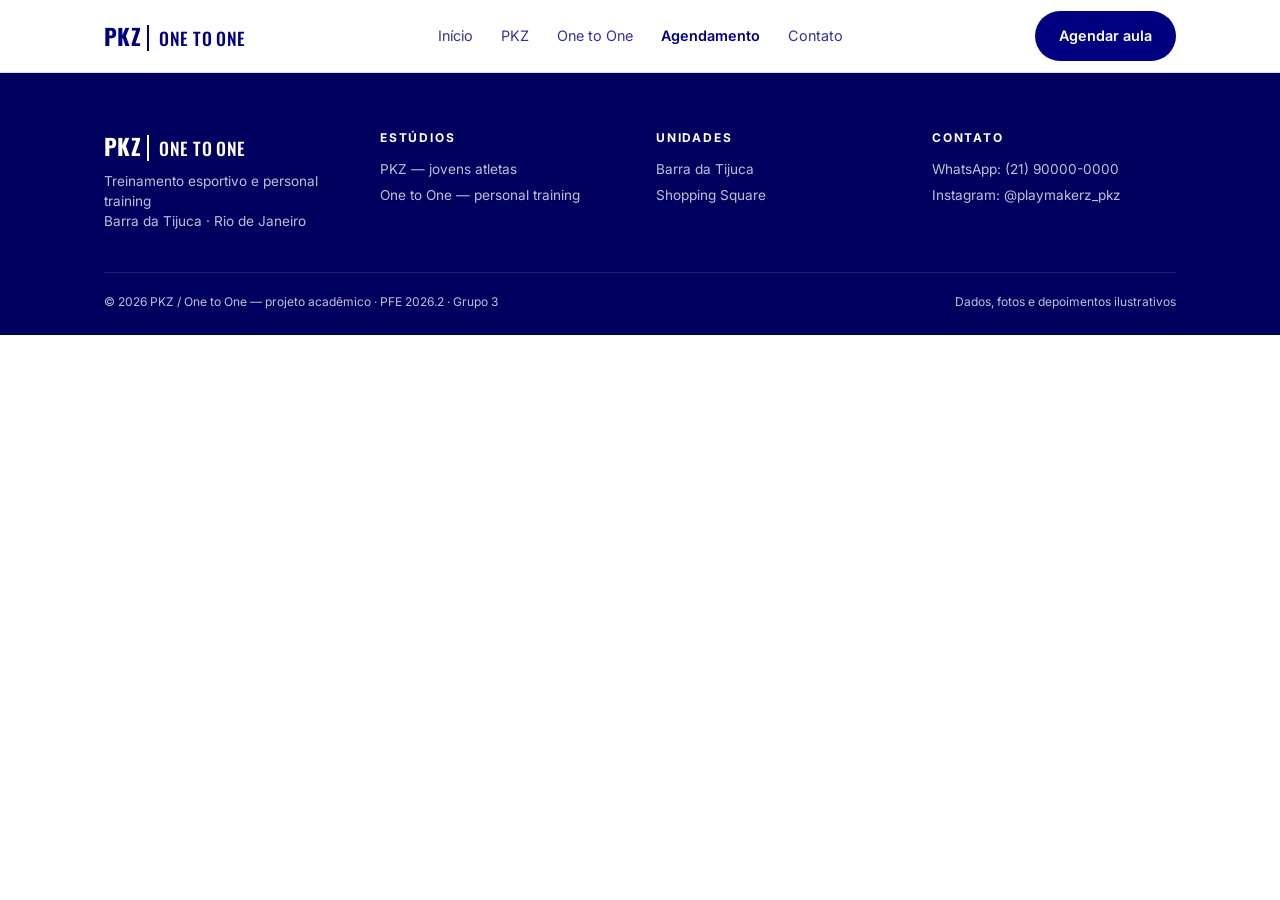
==== agendamento.html @ 3e6e9c27 "estrutura inicial do site" ====
<!DOCTYPE html>
<html lang="pt-BR">
<head>
  <meta charset="UTF-8">
  <meta name="viewport" content="width=device-width, initial-scale=1.0">
  <title>Agendamento — PKZ / One to One</title>
  <meta name="description" content="Agende sua aula experimental na PKZ ou no One to One.">
  <link rel="stylesheet" href="css/base.css">
  <link rel="stylesheet" href="css/agendamento.css">
</head>
<body>

  <!-- Header — Leonardo (igual em todas as páginas) -->
  <header class="header header-claro">
    <div class="container header-conteudo">
      <a href="index.html" class="logo">PKZ<span>ONE TO ONE</span></a>
      <nav class="menu">
        <a href="index.html">Início</a>
        <a href="pkz.html">PKZ</a>
        <a href="onetoone.html">One to One</a>
        <a href="agendamento.html" class="ativo">Agendamento</a>
        <a href="#contato">Contato</a>
      </nav>
      <a href="agendamento.html" class="botao botao-escuro">Agendar aula</a>
    </div>
  </header>
  <!-- fim Header -->

  <main>

    <!-- Calendário — David -->
    <section id="calendario">
    </section>
    <!-- fim Calendário -->

    <!-- Lateral (como funciona, legenda e WhatsApp) — David -->
    <section id="lateral">
    </section>
    <!-- fim Lateral (como funciona, legenda e WhatsApp) -->

    <!-- Modal do dia — David -->
    <section id="modal">
    </section>
    <!-- fim Modal do dia -->

  </main>

  <!-- Footer — Leonardo (igual em todas as páginas) -->
  <footer class="footer" id="contato">
    <div class="container">
      <div class="footer-colunas">
        <div>
          <a href="index.html" class="logo">PKZ<span>ONE TO ONE</span></a>
          <p>Treinamento esportivo e personal training</p>
          <p>Barra da Tijuca · Rio de Janeiro</p>
        </div>
        <div>
          <h3>Estúdios</h3>
          <ul>
            <li><a href="pkz.html">PKZ — jovens atletas</a></li>
            <li><a href="onetoone.html">One to One — personal training</a></li>
          </ul>
        </div>
        <div>
          <h3>Unidades</h3>
          <ul>
            <li>Barra da Tijuca</li>
            <li>Shopping Square</li>
          </ul>
        </div>
        <div>
          <h3>Contato</h3>
          <ul>
            <li>WhatsApp: (21) 90000-0000</li>
            <li>Instagram: @playmakerz_pkz</li>
          </ul>
        </div>
      </div>
      <div class="footer-final">
        <p>© 2026 PKZ / One to One — projeto acadêmico · PFE 2026.2 · Grupo 3</p>
        <p>Dados, fotos e depoimentos ilustrativos</p>
      </div>
    </div>
  </footer>
  <!-- fim Footer -->

  <script src="js/agendamento.js"></script>
</body>
</html>
---- css/base.css ----
/* =========================================
   BASE — compartilhado por todas as páginas
   Só o Leonardo edita este arquivo.
   Precisa de alguma mudança aqui? Fala com ele.
   ========================================= */

@import url("https://fonts.googleapis.com/css2?family=Inter:wght@400;500;600;700&family=Oswald:wght@500;600;700&display=swap");

/* ---------- Cores e medidas ---------- */
:root {
  /* azul do logo da PKZ */
  --azul-marinho: #000080;
  --azul-escuro: #00005e;

  /* PKZ: azul mais vivo */
  --azul-pkz: #2d36d8;
  --gradiente-pkz: linear-gradient(135deg, #3039e0 0%, #000080 100%);

  /* One to One: azul mais sóbrio */
  --azul-onetoone: #0b0b6e;
  --gradiente-onetoone: linear-gradient(135deg, #1c1c8a 0%, #00005e 100%);

  --branco: #ffffff;
  --fundo-claro: #f3f4fa;
  --lilas: #e9eafc;
  --texto: #0d0d4d;
  --texto-suave: #5b5f82;
  --borda: #dfe1f0;

  /* disponibilidade do agendamento */
  --verde: #1f9d6b;
  --laranja: #d98a00;
  --vermelho: #d83a3a;
  --cinza: #5f6480;

  --fonte-titulo: "Oswald", sans-serif;
  --fonte-texto: "Inter", sans-serif;

  --raio: 16px;
  --largura-max: 1120px;
}

/* ---------- Reset ---------- */
*,
*::before,
*::after {
  margin: 0;
  padding: 0;
  box-sizing: border-box;
}

html {
  scroll-behavior: smooth;
}

body {
  font-family: var(--fonte-texto);
  color: var(--texto);
  background: var(--branco);
  line-height: 1.5;
}

img {
  max-width: 100%;
  display: block;
}

a {
  color: inherit;
  text-decoration: none;
}

ul {
  list-style: none;
}

button,
input,
select {
  font: inherit;
}

/* ---------- Classes de uso geral ---------- */
.container {
  width: 100%;
  max-width: var(--largura-max);
  margin: 0 auto;
  padding: 0 24px;
}

.secao {
  padding: 88px 0;
}

.secao-clara {
  background: var(--fundo-claro);
}

.secao-escura {
  background: var(--azul-escuro);
  color: var(--branco);
}

h1,
h2,
.titulo {
  font-family: var(--fonte-titulo);
  font-weight: 700;
  text-transform: uppercase;
  line-height: 1.05;
}

h1 {
  font-size: clamp(2.6rem, 6vw, 4.2rem);
}

h2 {
  font-size: clamp(2rem, 4vw, 2.6rem);
  color: var(--azul-escuro);
}

.secao-escura h2 {
  color: var(--branco);
}

/* subtítulo grande logo abaixo do título */
.subtitulo {
  font-size: 1.2rem;
  color: var(--texto-suave);
  margin-top: 12px;
  max-width: 560px;
}

.secao-escura .subtitulo {
  color: rgba(255, 255, 255, 0.8);
}

/* etiqueta pequena em cima do título (ex.: SOBRE NÓS) */
.etiqueta {
  display: inline-block;
  font-size: 0.7rem;
  font-weight: 600;
  letter-spacing: 0.15em;
  text-transform: uppercase;
  color: var(--azul-pkz);
  margin-bottom: 10px;
}

.secao-escura .etiqueta {
  color: rgba(255, 255, 255, 0.7);
}

/* área reservada para foto ou vídeo do cliente */
.foto {
  display: flex;
  align-items: center;
  justify-content: center;
  min-height: 240px;
  border-radius: var(--raio);
  background: var(--gradiente-pkz);
  color: rgba(255, 255, 255, 0.85);
  font-size: 0.7rem;
  font-weight: 600;
  letter-spacing: 0.1em;
  text-transform: uppercase;
  text-align: center;
  padding: 16px;
}

/* ---------- Botões ---------- */
.botao {
  display: inline-block;
  padding: 12px 22px;
  border: 2px solid transparent;
  border-radius: 999px;
  font-size: 0.9rem;
  font-weight: 600;
  cursor: pointer;
  transition: transform 0.2s, opacity 0.2s;
}

.botao:hover {
  transform: translateY(-2px);
  opacity: 0.9;
}

/* sobre fundo escuro: botão branco com texto azul */
.botao-claro {
  background: var(--branco);
  color: var(--azul-marinho);
}

/* sobre fundo claro: botão azul com texto branco */
.botao-escuro {
  background: var(--azul-marinho);
  color: var(--branco);
}

/* ---------- Header ---------- */
.header {
  position: sticky;
  top: 0;
  z-index: 100;
  background: var(--azul-escuro);
  color: var(--branco);
}

/* versão branca, usada nas páginas de agendamento */
.header-claro {
  background: var(--branco);
  color: var(--azul-marinho);
  border-bottom: 1px solid var(--borda);
}

.header-conteudo {
  display: flex;
  align-items: center;
  justify-content: space-between;
  gap: 24px;
  height: 72px;
}

.logo {
  font-family: var(--fonte-titulo);
  font-size: 1.4rem;
  font-weight: 700;
  letter-spacing: 0.02em;
  white-space: nowrap;
}

.logo span {
  font-weight: 500;
  font-size: 1.1rem;
  margin-left: 6px;
  padding-left: 10px;
  border-left: 2px solid currentColor;
}

.menu {
  display: flex;
  gap: 28px;
  font-size: 0.9rem;
}

.menu a {
  opacity: 0.8;
}

.menu a:hover,
.menu a.ativo {
  opacity: 1;
  font-weight: 600;
}

/* ---------- Footer ---------- */
.footer {
  background: var(--azul-escuro);
  color: rgba(255, 255, 255, 0.75);
  padding: 56px 0 24px;
  font-size: 0.85rem;
}

.footer-colunas {
  display: grid;
  grid-template-columns: repeat(4, 1fr);
  gap: 32px;
}

.footer .logo {
  color: var(--branco);
  display: inline-block;
  margin-bottom: 8px;
}

.footer h3 {
  color: var(--branco);
  font-size: 0.75rem;
  letter-spacing: 0.15em;
  text-transform: uppercase;
  margin-bottom: 12px;
}

.footer li {
  margin-bottom: 6px;
}

.footer a:hover {
  color: var(--branco);
}

.footer-final {
  display: flex;
  justify-content: space-between;
  gap: 16px;
  margin-top: 40px;
  padding-top: 20px;
  border-top: 1px solid rgba(255, 255, 255, 0.12);
  font-size: 0.75rem;
}

/* ---------- Celular ---------- */
@media (max-width: 800px) {
  .menu {
    display: none;
  }

  .header .botao {
    padding: 10px 16px;
  }

  .secao {
    padding: 64px 0;
  }

  .footer-colunas {
    grid-template-columns: 1fr 1fr;
  }

  .footer-final {
    flex-direction: column;
  }
}
---- css/agendamento.css ----
/* Agendamento — David */
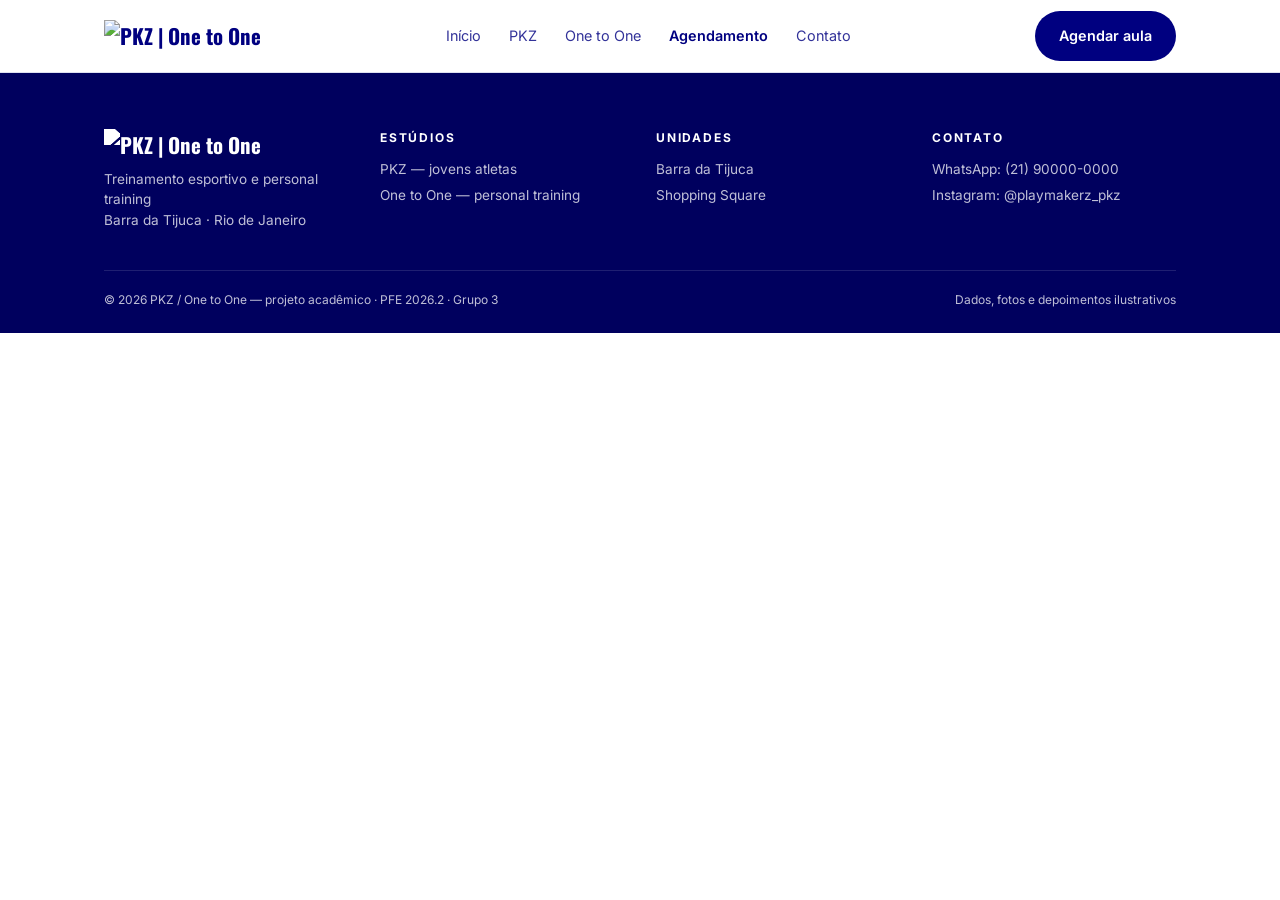
==== commit ae28c20e: "prepara header e footer para o logo" ====
--- a/agendamento.html
+++ b/agendamento.html
@@ -13,7 +13,7 @@
   <!-- Header — Leonardo (igual em todas as páginas) -->
   <header class="header header-claro">
     <div class="container header-conteudo">
-      <a href="index.html" class="logo">PKZ<span>ONE TO ONE</span></a>
+      <a href="index.html" class="logo"><img src="img/logo-pkz.png" alt="PKZ | One to One"></a>
       <nav class="menu">
         <a href="index.html">Início</a>
         <a href="pkz.html">PKZ</a>
@@ -50,7 +50,7 @@
     <div class="container">
       <div class="footer-colunas">
         <div>
-          <a href="index.html" class="logo">PKZ<span>ONE TO ONE</span></a>
+          <a href="index.html" class="logo"><img src="img/logo-pkz.png" alt="PKZ | One to One"></a>
           <p>Treinamento esportivo e personal training</p>
           <p>Barra da Tijuca · Rio de Janeiro</p>
         </div>
--- a/css/base.css
+++ b/css/base.css
@@ -220,20 +220,30 @@
   height: 72px;
 }
 
+/* logo oficial em img/logo-pkz.png
+   se a imagem não carregar, aparece o texto do alt */
 .logo {
+  display: inline-block;
   font-family: var(--fonte-titulo);
-  font-size: 1.4rem;
+  font-size: 1.3rem;
   font-weight: 700;
-  letter-spacing: 0.02em;
   white-space: nowrap;
 }
 
-.logo span {
-  font-weight: 500;
-  font-size: 1.1rem;
-  margin-left: 6px;
-  padding-left: 10px;
-  border-left: 2px solid currentColor;
+.logo img {
+  height: 32px;
+  width: auto;
+}
+
+/* em fundo escuro o logo fica branco */
+.header .logo img,
+.footer .logo img {
+  filter: brightness(0) invert(1);
+}
+
+/* no header claro ele volta para o azul original */
+.header-claro .logo img {
+  filter: none;
 }
 
 .menu {
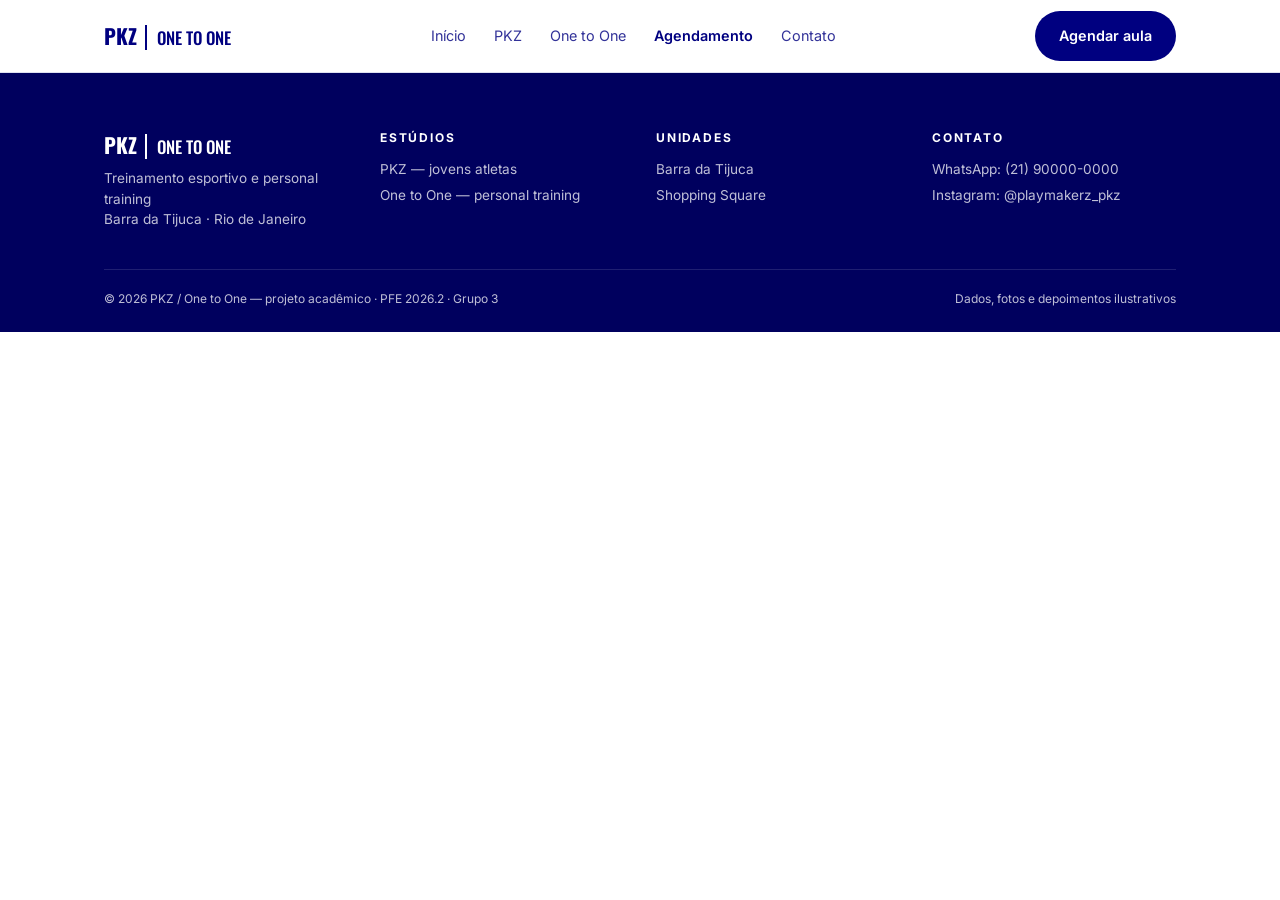
==== commit 7ec3b4d5: "volta logo em texto ate chegar o oficial" ====
--- a/agendamento.html
+++ b/agendamento.html
@@ -13,7 +13,8 @@
   <!-- Header — Leonardo (igual em todas as páginas) -->
   <header class="header header-claro">
     <div class="container header-conteudo">
-      <a href="index.html" class="logo"><img src="img/logo-pkz.png" alt="PKZ | One to One"></a>
+      <!-- quando o logo oficial chegar: <img src="img/logo-pkz.png" alt="PKZ | One to One"> -->
+      <a href="index.html" class="logo">PKZ<span>ONE TO ONE</span></a>
       <nav class="menu">
         <a href="index.html">Início</a>
         <a href="pkz.html">PKZ</a>
@@ -50,7 +51,8 @@
     <div class="container">
       <div class="footer-colunas">
         <div>
-          <a href="index.html" class="logo"><img src="img/logo-pkz.png" alt="PKZ | One to One"></a>
+          <!-- quando o logo oficial chegar: <img src="img/logo-pkz.png" alt="PKZ | One to One"> -->
+          <a href="index.html" class="logo">PKZ<span>ONE TO ONE</span></a>
           <p>Treinamento esportivo e personal training</p>
           <p>Barra da Tijuca · Rio de Janeiro</p>
         </div>
--- a/css/base.css
+++ b/css/base.css
@@ -220,14 +220,22 @@
   height: 72px;
 }
 
-/* logo oficial em img/logo-pkz.png
-   se a imagem não carregar, aparece o texto do alt */
+/* por enquanto o logo é em texto ("PKZ | ONE TO ONE")
+   quando o oficial chegar, entra img/logo-pkz.png e as regras do img já estão prontas */
 .logo {
   display: inline-block;
   font-family: var(--fonte-titulo);
   font-size: 1.3rem;
   font-weight: 700;
   white-space: nowrap;
+}
+
+.logo span {
+  font-weight: 500;
+  font-size: 1.05rem;
+  margin-left: 8px;
+  padding-left: 10px;
+  border-left: 2px solid currentColor;
 }
 
 .logo img {
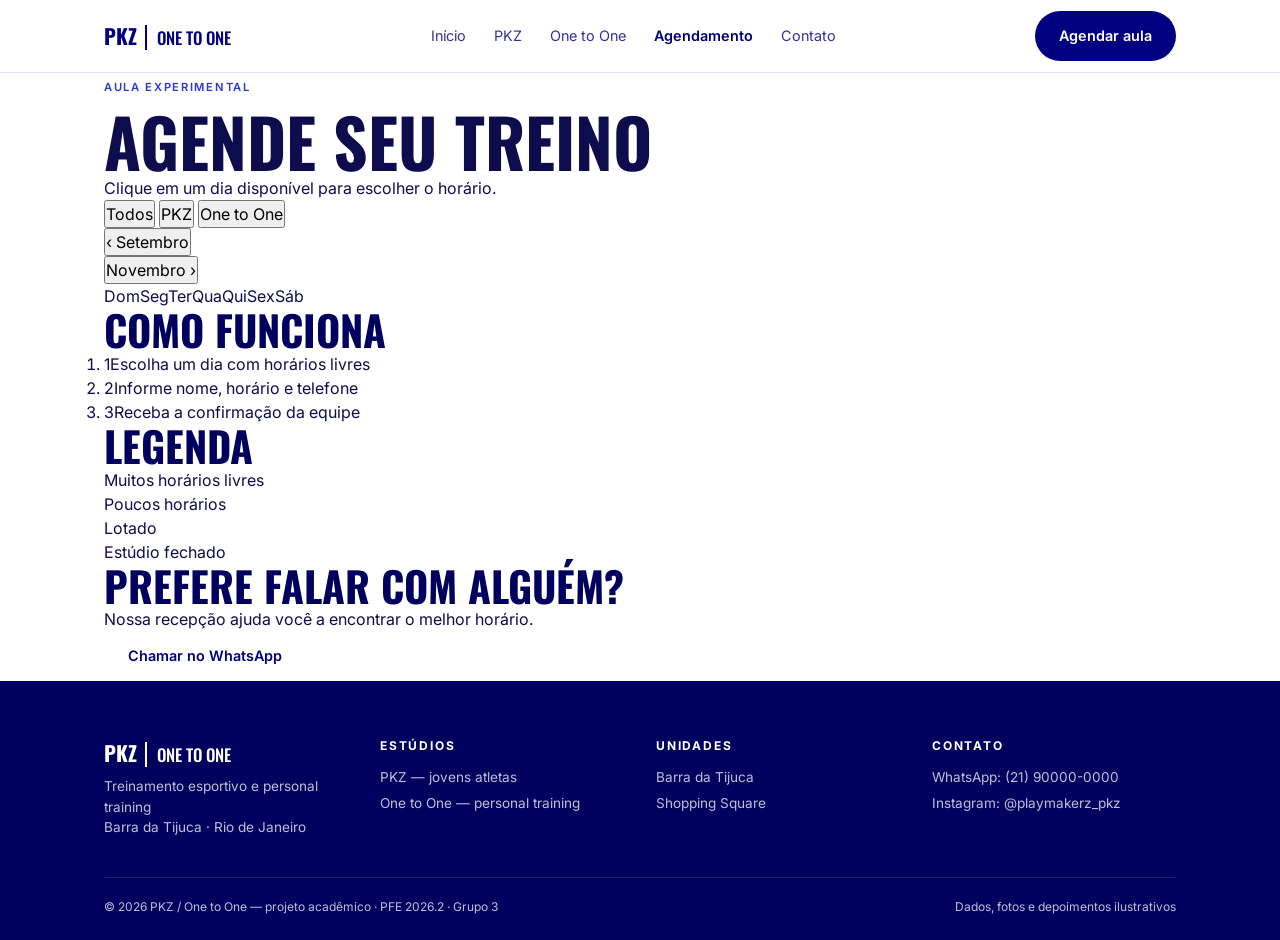
==== commit 4f92205a: "adicionando agendamento.html" ====
--- a/agendamento.html
+++ b/agendamento.html
@@ -15,11 +15,12 @@
     <div class="container header-conteudo">
       <!-- quando o logo oficial chegar: <img src="img/logo-pkz.png" alt="PKZ | One to One"> -->
       <a href="index.html" class="logo">PKZ<span>ONE TO ONE</span></a>
+      <button class="menu-botao" aria-label="Abrir menu" aria-expanded="false">☰</button>
       <nav class="menu">
         <a href="index.html">Início</a>
         <a href="pkz.html">PKZ</a>
         <a href="onetoone.html">One to One</a>
-        <a href="agendamento.html" class="ativo">Agendamento</a>
+        <a href="agendamento.html" class="ativo" aria-current="page">Agendamento</a>
         <a href="#contato">Contato</a>
       </nav>
       <a href="agendamento.html" class="botao botao-escuro">Agendar aula</a>
@@ -30,17 +31,112 @@
   <main>
 
     <!-- Calendário — David -->
-    <section id="calendario">
+    <section id="calendario" class="agendamento-secao">
+      <div class="container">
+        <div class="agendamento-layout">
+          <section class="calendario-card" aria-labelledby="titulo-calendario">
+            <p class="etiqueta">Aula experimental</p>
+            <h1 id="titulo-calendario">Agende seu treino</h1>
+            <p class="calendario-intro">Clique em um dia disponível para escolher o horário.</p>
+
+            <div class="filtro-estudios" role="group" aria-label="Filtrar por estúdio">
+              <button class="filtro-botao ativo" type="button" data-filtro="Todos" aria-pressed="true">Todos</button>
+              <button class="filtro-botao" type="button" data-filtro="PKZ" aria-pressed="false">PKZ</button>
+              <button class="filtro-botao" type="button" data-filtro="One to One" aria-pressed="false">One to One</button>
+            </div>
+
+            <div class="calendario-navegacao">
+              <button id="mes-anterior" class="mes-controle" type="button" aria-label="Mês anterior">‹ <span>Setembro</span></button>
+              <h2 id="mes-atual" aria-live="polite"></h2>
+              <button id="proximo-mes" class="mes-controle" type="button" aria-label="Próximo mês"><span>Novembro</span> ›</button>
+            </div>
+
+            <div class="calendario-grade" aria-label="Dias da semana">
+              <span>Dom</span><span>Seg</span><span>Ter</span><span>Qua</span><span>Qui</span><span>Sex</span><span>Sáb</span>
+            </div>
+            <div id="dias-calendario" class="calendario-grade dias-calendario" role="grid" aria-label="Calendário de disponibilidade"></div>
+            <p id="calendario-anuncio" class="sr-only" aria-live="polite"></p>
+          </section>
+
+          <aside id="lateral" class="agenda-lateral" aria-label="Informações do agendamento">
+            <section class="info-card">
+              <h2>Como funciona</h2>
+              <ol class="passos-agendamento">
+                <li><span>1</span>Escolha um dia com horários livres</li>
+                <li><span>2</span>Informe nome, horário e telefone</li>
+                <li><span>3</span>Receba a confirmação da equipe</li>
+              </ol>
+            </section>
+
+            <section class="info-card">
+              <h2>Legenda</h2>
+              <ul class="legenda-disponibilidade">
+                <li><span class="legenda-ponto ponto-livre"></span>Muitos horários livres</li>
+                <li><span class="legenda-ponto ponto-poucos"></span>Poucos horários</li>
+                <li><span class="legenda-ponto ponto-lotado"></span>Lotado</li>
+                <li><span class="legenda-ponto ponto-fechado"></span>Estúdio fechado</li>
+              </ul>
+            </section>
+
+            <section class="contato-card">
+              <h2>Prefere falar com alguém?</h2>
+              <p>Nossa recepção ajuda você a encontrar o melhor horário.</p>
+              <a class="botao botao-claro" href="https://wa.me/5521900000000" target="_blank" rel="noopener noreferrer">Chamar no WhatsApp</a>
+            </section>
+          </aside>
+        </div>
+      </div>
     </section>
     <!-- fim Calendário -->
 
-    <!-- Lateral (como funciona, legenda e WhatsApp) — David -->
-    <section id="lateral">
-    </section>
-    <!-- fim Lateral (como funciona, legenda e WhatsApp) -->
+    <!-- Modal do dia — David -->
+    <section id="modal" class="modal-overlay" aria-hidden="true" hidden>
+      <div class="modal-card" role="dialog" aria-modal="true" aria-labelledby="titulo-modal">
+        <button id="fechar-modal" class="modal-fechar" type="button" aria-label="Fechar">×</button>
+        <p class="etiqueta">Reserve sua aula</p>
+        <h2 id="titulo-modal"></h2>
+        <p class="modal-intro">Preencha os dados para reservar seu horário.</p>
 
-    <!-- Modal do dia — David -->
-    <section id="modal">
+        <form id="form-agendamento" novalidate>
+          <div id="aviso-formulario" class="aviso-formulario" role="alert" hidden>
+            <strong>Faltam informações para confirmar</strong>
+            <span id="resumo-erros"></span>
+          </div>
+
+          <div class="campo-formulario" data-campo="nome">
+            <label for="nome-aluno">Nome do aluno</label>
+            <input id="nome-aluno" name="nome" type="text" autocomplete="name" placeholder="Seu nome completo" aria-describedby="erro-nome">
+            <span id="erro-nome" class="mensagem-erro"></span>
+          </div>
+
+          <div class="campo-formulario" data-campo="telefone">
+            <label for="telefone-aluno">Telefone (WhatsApp)</label>
+            <input id="telefone-aluno" name="telefone" type="tel" autocomplete="tel" inputmode="tel" placeholder="(21) 9 0000-0000" aria-describedby="erro-telefone">
+            <span id="erro-telefone" class="mensagem-erro"></span>
+          </div>
+
+          <fieldset class="campo-formulario campo-opcoes" data-campo="estudio">
+            <legend>Estúdio</legend>
+            <div class="opcoes-estudio">
+              <button class="opcao-estudio" type="button" data-estudio="PKZ" aria-pressed="false">PKZ</button>
+              <button class="opcao-estudio" type="button" data-estudio="One to One" aria-pressed="false">One to One</button>
+            </div>
+            <span id="erro-estudio" class="mensagem-erro"></span>
+          </fieldset>
+
+          <fieldset class="campo-formulario campo-opcoes" data-campo="horario">
+            <legend>Horário</legend>
+            <div id="opcoes-horario" class="opcoes-horario"></div>
+            <span id="erro-horario" class="mensagem-erro"></span>
+          </fieldset>
+
+          <p class="aviso-whatsapp">Você recebe a confirmação no WhatsApp, e nossa equipe entra em contato se precisar de algo.</p>
+          <div class="acoes-modal">
+            <button id="cancelar-agendamento" class="botao botao-cancelar" type="button">Cancelar</button>
+            <button class="botao botao-escuro" type="submit">Confirmar agendamento</button>
+          </div>
+        </form>
+      </div>
     </section>
     <!-- fim Modal do dia -->
 
@@ -86,6 +182,7 @@
   </footer>
   <!-- fim Footer -->
 
+  <script src="js/base.js"></script>
   <script src="js/agendamento.js"></script>
 </body>
 </html>
--- a/css/base.css
+++ b/css/base.css
@@ -101,6 +101,17 @@
   color: var(--branco);
 }
 
+/* fundos em gradiente de cada marca (texto branco) */
+.secao-pkz {
+  background: var(--gradiente-pkz);
+  color: var(--branco);
+}
+
+.secao-onetoone {
+  background: var(--gradiente-onetoone);
+  color: var(--branco);
+}
+
 h1,
 h2,
 .titulo {
@@ -119,7 +130,9 @@
   color: var(--azul-escuro);
 }
 
-.secao-escura h2 {
+.secao-escura h2,
+.secao-pkz h2,
+.secao-onetoone h2 {
   color: var(--branco);
 }
 
@@ -131,7 +144,9 @@
   max-width: 560px;
 }
 
-.secao-escura .subtitulo {
+.secao-escura .subtitulo,
+.secao-pkz .subtitulo,
+.secao-onetoone .subtitulo {
   color: rgba(255, 255, 255, 0.8);
 }
 
@@ -146,7 +161,9 @@
   margin-bottom: 10px;
 }
 
-.secao-escura .etiqueta {
+.secao-escura .etiqueta,
+.secao-pkz .etiqueta,
+.secao-onetoone .etiqueta {
   color: rgba(255, 255, 255, 0.7);
 }
 
@@ -167,6 +184,73 @@
   padding: 16px;
 }
 
+/* ---------- Grades e cards (podem usar em qualquer página) ---------- */
+.grade-2,
+.grade-3,
+.grade-4 {
+  display: grid;
+  gap: 24px;
+}
+
+.grade-2 {
+  grid-template-columns: repeat(2, 1fr);
+}
+
+.grade-3 {
+  grid-template-columns: repeat(3, 1fr);
+}
+
+.grade-4 {
+  grid-template-columns: repeat(4, 1fr);
+}
+
+/* card branco com sombra leve */
+.card {
+  background: var(--branco);
+  border: 1px solid var(--borda);
+  border-radius: var(--raio);
+  padding: 24px;
+  box-shadow: 0 8px 24px rgba(0, 0, 80, 0.06);
+}
+
+.card h3 {
+  font-size: 1rem;
+  color: var(--azul-escuro);
+  margin-bottom: 8px;
+}
+
+.card p {
+  font-size: 0.85rem;
+  color: var(--texto-suave);
+}
+
+/* etiqueta em formato de pílula (ex.: TODAS AS IDADES, FUTEVÔLEI) */
+.pilula {
+  display: inline-block;
+  padding: 4px 12px;
+  border-radius: 999px;
+  background: var(--lilas);
+  color: var(--azul-marinho);
+  font-size: 0.7rem;
+  font-weight: 600;
+  letter-spacing: 0.08em;
+  text-transform: uppercase;
+}
+
+.estrelas {
+  color: #f5a623;
+  letter-spacing: 2px;
+}
+
+/* número grande (ex.: 140+, 4,9) */
+.numero,
+.card .numero {
+  font-family: var(--fonte-titulo);
+  font-size: 2.6rem;
+  font-weight: 600;
+  line-height: 1;
+}
+
 /* ---------- Botões ---------- */
 .botao {
   display: inline-block;
@@ -270,6 +354,16 @@
   font-weight: 600;
 }
 
+/* botão ☰ só aparece no celular */
+.menu-botao {
+  display: none;
+  background: none;
+  border: none;
+  color: inherit;
+  font-size: 1.6rem;
+  cursor: pointer;
+}
+
 /* ---------- Footer ---------- */
 .footer {
   background: var(--azul-escuro);
@@ -317,13 +411,60 @@
 }
 
 /* ---------- Celular ---------- */
+@media (max-width: 900px) {
+  .grade-3,
+  .grade-4 {
+    grid-template-columns: repeat(2, 1fr);
+  }
+}
+
 @media (max-width: 800px) {
+  .header-conteudo {
+    position: relative;
+    gap: 12px;
+  }
+
+  .menu-botao {
+    display: block;
+    order: 3;
+  }
+
+  /* menu vira uma lista embaixo do header */
   .menu {
     display: none;
+    position: absolute;
+    top: 72px;
+    left: 0;
+    right: 0;
+    flex-direction: column;
+    gap: 0;
+    background: var(--azul-escuro);
+    padding: 8px 24px 16px;
+  }
+
+  .header-claro .menu {
+    background: var(--branco);
+    border-bottom: 1px solid var(--borda);
+  }
+
+  .menu-aberto .menu {
+    display: flex;
+  }
+
+  .menu a {
+    padding: 12px 0;
+    border-bottom: 1px solid rgba(128, 128, 160, 0.2);
   }
 
   .header .botao {
     padding: 10px 16px;
+    margin-left: auto;
+  }
+
+  .grade-2,
+  .grade-3,
+  .grade-4 {
+    grid-template-columns: 1fr;
   }
 
   .secao {
@@ -338,3 +479,15 @@
     flex-direction: column;
   }
 }
+
+/* celular pequeno */
+@media (max-width: 420px) {
+  .footer-colunas {
+    grid-template-columns: 1fr;
+  }
+
+  .header .botao {
+    font-size: 0.8rem;
+    padding: 8px 12px;
+  }
+}
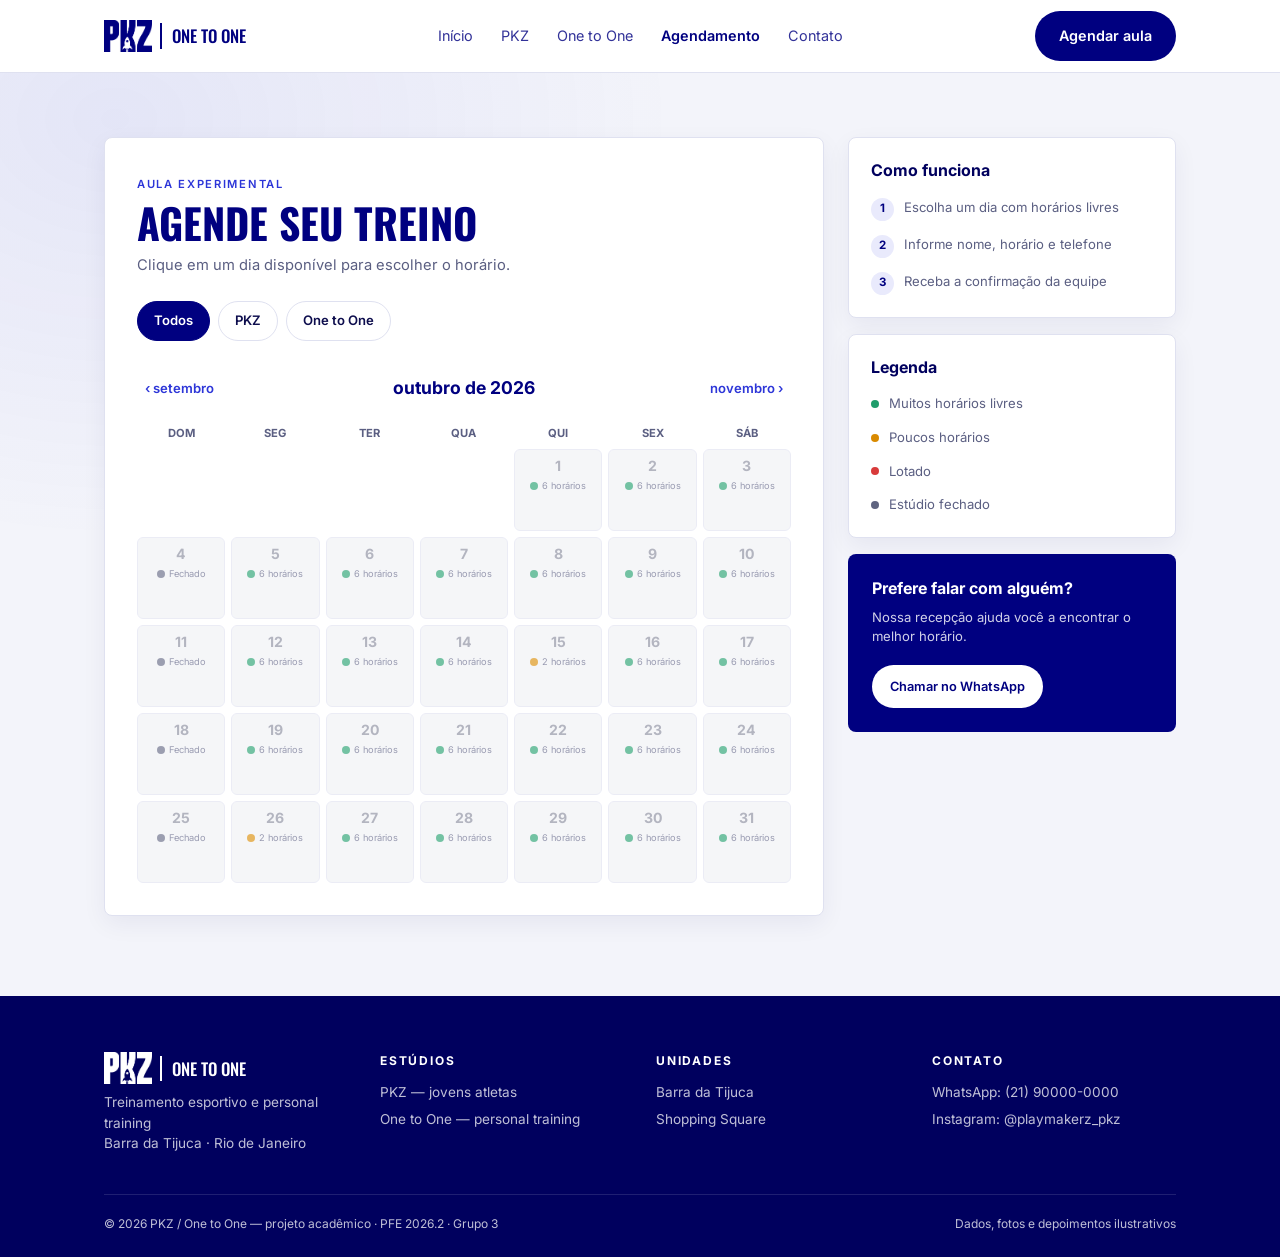
==== commit fdd3322f: "coloca o logo oficial da pkz no header e no footer" ====
--- a/agendamento.html
+++ b/agendamento.html
@@ -13,8 +13,7 @@
   <!-- Header — Leonardo (igual em todas as páginas) -->
   <header class="header header-claro">
     <div class="container header-conteudo">
-      <!-- quando o logo oficial chegar: <img src="img/logo-pkz.png" alt="PKZ | One to One"> -->
-      <a href="index.html" class="logo">PKZ<span>ONE TO ONE</span></a>
+      <a href="index.html" class="logo"><img src="img/logo-pkz.png" alt="PKZ"><span>ONE TO ONE</span></a>
       <button class="menu-botao" aria-label="Abrir menu" aria-expanded="false">☰</button>
       <nav class="menu">
         <a href="index.html">Início</a>
@@ -147,8 +146,7 @@
     <div class="container">
       <div class="footer-colunas">
         <div>
-          <!-- quando o logo oficial chegar: <img src="img/logo-pkz.png" alt="PKZ | One to One"> -->
-          <a href="index.html" class="logo">PKZ<span>ONE TO ONE</span></a>
+          <a href="index.html" class="logo"><img src="img/logo-pkz.png" alt="PKZ"><span>ONE TO ONE</span></a>
           <p>Treinamento esportivo e personal training</p>
           <p>Barra da Tijuca · Rio de Janeiro</p>
         </div>
--- a/css/base.css
+++ b/css/base.css
@@ -184,6 +184,15 @@
   padding: 16px;
 }
 
+/* quando a foto real entra, a imagem preenche a área sem distorcer */
+img.foto {
+  display: block;
+  width: 100%;
+  height: 100%;
+  padding: 0;
+  object-fit: cover;
+}
+
 /* ---------- Grades e cards (podem usar em qualquer página) ---------- */
 .grade-2,
 .grade-3,
@@ -304,10 +313,10 @@
   height: 72px;
 }
 
-/* por enquanto o logo é em texto ("PKZ | ONE TO ONE")
-   quando o oficial chegar, entra img/logo-pkz.png e as regras do img já estão prontas */
+/* logo oficial da PKZ + "ONE TO ONE" em texto (o One to One ainda não tem logo próprio) */
 .logo {
-  display: inline-block;
+  display: inline-flex;
+  align-items: center;
   font-family: var(--fonte-titulo);
   font-size: 1.3rem;
   font-weight: 700;
@@ -380,7 +389,7 @@
 
 .footer .logo {
   color: var(--branco);
-  display: inline-block;
+  display: inline-flex;
   margin-bottom: 8px;
 }
 
--- a/css/agendamento.css
+++ b/css/agendamento.css
@@ -1 +1,527 @@
 /* Agendamento — David */
+
+#calendario {
+    padding: 64px 0 80px;
+    background:
+        radial-gradient(ellipse at 9% 5%, rgba(45, 54, 216, 0.08), transparent 34%),
+        var(--fundo-claro);
+}
+
+.agendamento-layout {
+    display: grid;
+    grid-template-columns: minmax(0, 1.8fr) minmax(260px, 0.82fr);
+    align-items: start;
+    gap: 24px;
+}
+
+.calendario-card,
+.info-card {
+    border: 1px solid var(--borda);
+    border-radius: 8px;
+    background: var(--branco);
+    box-shadow: 0 8px 24px rgba(0, 0, 80, 0.06);
+}
+
+.calendario-card {
+    min-width: 0;
+    padding: 32px;
+}
+
+.calendario-card .etiqueta,
+.modal-card .etiqueta {
+    margin-bottom: 8px;
+}
+
+.calendario-card h1 {
+    color: var(--azul-marinho);
+    font-size: 2.6rem;
+}
+
+.calendario-intro,
+.modal-intro {
+    margin-top: 10px;
+    color: var(--texto-suave);
+    font-size: 0.92rem;
+}
+
+.filtro-estudios {
+    display: flex;
+    flex-wrap: wrap;
+    gap: 8px;
+    margin-top: 24px;
+}
+
+.filtro-botao,
+.opcao-estudio {
+    min-height: 40px;
+    padding: 8px 16px;
+    border: 1px solid var(--borda);
+    border-radius: 999px;
+    background: var(--branco);
+    color: var(--texto);
+    font-size: 0.82rem;
+    font-weight: 600;
+    cursor: pointer;
+    transition: background 0.16s, color 0.16s, border-color 0.16s;
+}
+
+.filtro-botao:hover,
+.opcao-estudio:hover:not(:disabled) {
+    border-color: var(--azul-pkz);
+}
+
+.filtro-botao.ativo,
+.opcao-estudio.ativo {
+    border-color: var(--azul-marinho);
+    background: var(--azul-marinho);
+    color: var(--branco);
+}
+
+.calendario-navegacao {
+    display: grid;
+    grid-template-columns: minmax(95px, 1fr) auto minmax(95px, 1fr);
+    align-items: center;
+    gap: 8px;
+    margin: 28px 0 16px;
+}
+
+.calendario-navegacao h2 {
+    margin: 0;
+    color: var(--azul-marinho);
+    font-family: var(--fonte-texto);
+    font-size: 1.1rem;
+    font-weight: 700;
+    text-align: center;
+    text-transform: none;
+}
+
+.mes-controle {
+    width: fit-content;
+    min-height: 40px;
+    padding: 6px 8px;
+    border: 0;
+    background: transparent;
+    color: var(--azul-pkz);
+    font-size: 0.82rem;
+    font-weight: 600;
+    cursor: pointer;
+}
+
+#mes-anterior { justify-self: start; }
+#proximo-mes { justify-self: end; }
+
+.calendario-grade {
+    display: grid;
+    grid-template-columns: repeat(7, minmax(0, 1fr));
+    gap: 6px;
+    text-align: center;
+}
+
+.calendario-grade[aria-label="Dias da semana"] {
+    padding-bottom: 8px;
+    color: var(--texto-suave);
+    font-size: 0.7rem;
+    font-weight: 700;
+    text-transform: uppercase;
+}
+
+.dia-calendario {
+    display: flex;
+    min-width: 0;
+    min-height: 82px;
+    flex-direction: column;
+    align-items: center;
+    justify-content: flex-start;
+    gap: 5px;
+    padding: 8px 3px 6px;
+    border: 1px solid var(--borda);
+    border-radius: 6px;
+    background: var(--branco);
+    color: var(--texto);
+    text-align: center;
+}
+
+button.dia-calendario {
+    cursor: pointer;
+    transition: border-color 0.15s, background 0.15s, transform 0.15s;
+}
+
+button.dia-calendario:hover:not(:disabled) {
+    transform: translateY(-2px);
+    border-color: var(--azul-pkz);
+    background: #f7f7ff;
+}
+
+.dia-numero {
+    font-size: 0.88rem;
+    font-weight: 700;
+    line-height: 1.2;
+}
+
+.dia-status {
+    display: flex;
+    align-items: center;
+    justify-content: center;
+    gap: 4px;
+    color: var(--texto-suave);
+    font-size: 0.58rem;
+    line-height: 1.2;
+    overflow-wrap: anywhere;
+}
+
+.status-ponto,
+.legenda-ponto {
+    width: 8px;
+    height: 8px;
+    flex: 0 0 8px;
+    border-radius: 50%;
+}
+
+.ponto-livre { background: var(--verde); }
+.ponto-poucos { background: var(--laranja); }
+.ponto-lotado { background: var(--vermelho); }
+.ponto-fechado { background: var(--cinza); }
+
+.dia-calendario.fechado,
+.dia-calendario.passado {
+    background: #f0f1f5;
+    color: #85889a;
+}
+
+.dia-calendario.passado { opacity: 0.62; }
+
+.dia-calendario:disabled {
+    cursor: not-allowed;
+}
+
+.dia-calendario.hoje {
+    border-color: var(--azul-pkz);
+    box-shadow: inset 0 0 0 1px var(--azul-pkz);
+}
+
+.dia-hoje {
+    color: var(--azul-pkz);
+    font-size: 0.56rem;
+    font-weight: 700;
+}
+
+.dia-vazio {
+    min-height: 82px;
+}
+
+.agenda-lateral {
+    display: grid;
+    gap: 16px;
+}
+
+.info-card {
+    padding: 22px;
+}
+
+.info-card h2,
+.contato-card h2 {
+    margin-bottom: 16px;
+    font-family: var(--fonte-texto);
+    font-size: 1rem;
+    font-weight: 700;
+    line-height: 1.35;
+    text-transform: none;
+}
+
+.passos-agendamento,
+.legenda-disponibilidade {
+    display: grid;
+    gap: 14px;
+}
+
+.passos-agendamento li,
+.legenda-disponibilidade li {
+    display: flex;
+    align-items: flex-start;
+    gap: 10px;
+    color: var(--texto-suave);
+    font-size: 0.82rem;
+}
+
+.passos-agendamento li span {
+    display: grid;
+    width: 23px;
+    height: 23px;
+    flex: 0 0 23px;
+    place-items: center;
+    border-radius: 50%;
+    background: var(--lilas);
+    color: var(--azul-marinho);
+    font-size: 0.72rem;
+    font-weight: 700;
+}
+
+.legenda-disponibilidade li {
+    align-items: center;
+}
+
+.contato-card {
+    padding: 24px;
+    border-radius: 8px;
+    background: var(--azul-marinho);
+    color: var(--branco);
+}
+
+.contato-card h2 {
+    margin-bottom: 8px;
+    color: var(--branco);
+}
+
+.contato-card p {
+    margin-bottom: 18px;
+    color: rgba(255, 255, 255, 0.82);
+    font-size: 0.82rem;
+}
+
+.contato-card .botao {
+    display: inline-flex;
+    align-items: center;
+    justify-content: center;
+    padding: 10px 16px;
+    font-size: 0.8rem;
+    text-align: center;
+}
+
+.modal-overlay {
+    position: fixed;
+    z-index: 1000;
+    inset: 0;
+    display: grid;
+    overflow-y: auto;
+    place-items: center;
+    padding: 24px;
+    background: rgba(8, 9, 38, 0.68);
+}
+
+.modal-overlay[hidden] {
+    display: none;
+}
+
+.modal-card {
+    position: relative;
+    width: min(100%, 620px);
+    max-height: calc(100vh - 48px);
+    overflow-y: auto;
+    padding: 32px;
+    border-radius: 8px;
+    background: var(--branco);
+    box-shadow: 0 24px 70px rgba(0, 0, 40, 0.3);
+}
+
+.modal-card h2 {
+    padding-right: 28px;
+    color: var(--azul-marinho);
+    font-size: 1.7rem;
+    text-transform: capitalize;
+}
+
+.modal-fechar {
+    position: absolute;
+    top: 14px;
+    right: 16px;
+    display: grid;
+    width: 40px;
+    height: 40px;
+    place-items: center;
+    border: 0;
+    border-radius: 50%;
+    background: transparent;
+    color: var(--texto-suave);
+    font-size: 1.8rem;
+    cursor: pointer;
+}
+
+.modal-fechar:hover { background: var(--fundo-claro); }
+
+#form-agendamento {
+    display: grid;
+    gap: 18px;
+    margin-top: 24px;
+}
+
+.campo-formulario {
+    display: grid;
+    min-width: 0;
+    gap: 7px;
+    border: 0;
+}
+
+.campo-formulario label,
+.campo-formulario legend {
+    color: var(--texto);
+    font-size: 0.82rem;
+    font-weight: 700;
+}
+
+.campo-formulario input {
+    width: 100%;
+    min-height: 46px;
+    padding: 10px 12px;
+    border: 1px solid var(--borda);
+    border-radius: 5px;
+    outline: none;
+    color: var(--texto);
+}
+
+.campo-formulario input:focus {
+    border-color: var(--azul-pkz);
+    box-shadow: 0 0 0 3px rgba(45, 54, 216, 0.12);
+}
+
+.campo-formulario.campo-invalido input,
+.campo-formulario.campo-invalido .opcao-estudio,
+.campo-formulario.campo-invalido .opcao-horario {
+    border-color: var(--vermelho);
+}
+
+.mensagem-erro {
+    min-height: 0;
+    color: var(--vermelho);
+    font-size: 0.75rem;
+}
+
+.mensagem-erro:not(:empty) { min-height: 1em; }
+
+.opcoes-estudio {
+    display: flex;
+    flex-wrap: wrap;
+    gap: 8px;
+}
+
+.opcao-estudio:disabled {
+    opacity: 0.45;
+    cursor: not-allowed;
+}
+
+.opcoes-horario {
+    display: grid;
+    grid-template-columns: repeat(4, minmax(0, 1fr));
+    gap: 8px;
+}
+
+.opcao-horario {
+    display: grid;
+    min-height: 58px;
+    align-content: center;
+    gap: 2px;
+    padding: 6px;
+    border: 1px solid var(--borda);
+    border-radius: 5px;
+    background: var(--branco);
+    color: var(--texto);
+    cursor: pointer;
+}
+
+.opcao-horario strong { font-size: 0.82rem; }
+.opcao-horario span { color: var(--verde); font-size: 0.66rem; }
+
+.opcao-horario.ativo {
+    border-color: var(--azul-marinho);
+    background: var(--azul-marinho);
+    color: var(--branco);
+}
+
+.opcao-horario.ativo span { color: var(--branco); }
+
+.opcao-horario:disabled {
+    background: #f0f1f5;
+    color: #85889a;
+    cursor: not-allowed;
+    opacity: 0.72;
+}
+
+.opcao-horario:disabled span { color: var(--vermelho); }
+
+.horario-ajuda {
+    grid-column: 1 / -1;
+    color: var(--texto-suave);
+    font-size: 0.78rem;
+}
+
+.aviso-formulario {
+    display: grid;
+    gap: 4px;
+    padding: 12px 14px;
+    border: 1px solid rgba(216, 58, 58, 0.35);
+    border-left: 4px solid var(--vermelho);
+    border-radius: 5px;
+    background: #fff4f4;
+    color: #9f2525;
+    font-size: 0.82rem;
+}
+
+.aviso-formulario[hidden] { display: none; }
+
+.aviso-whatsapp {
+    color: var(--texto-suave);
+    font-size: 0.76rem;
+}
+
+.acoes-modal {
+    display: flex;
+    justify-content: flex-end;
+    gap: 10px;
+}
+
+.acoes-modal .botao {
+    display: inline-flex;
+    min-height: 44px;
+    align-items: center;
+    justify-content: center;
+    padding: 10px 16px;
+    font-size: 0.8rem;
+    text-align: center;
+}
+
+.botao-cancelar {
+    border: 1px solid var(--borda);
+    background: var(--branco);
+    color: var(--texto);
+}
+
+.sr-only {
+    position: absolute;
+    width: 1px;
+    height: 1px;
+    overflow: hidden;
+    clip: rect(0, 0, 0, 0);
+    white-space: nowrap;
+    clip-path: inset(50%);
+}
+
+@media (max-width: 900px) {
+    .agendamento-layout { grid-template-columns: minmax(0, 1fr); }
+    .agenda-lateral { grid-template-columns: repeat(2, minmax(0, 1fr)); }
+    .contato-card { grid-column: 1 / -1; }
+}
+
+@media (max-width: 560px) {
+    #calendario { padding: 40px 0 56px; }
+    .calendario-card { padding: 20px 12px; }
+    .calendario-card h1 { font-size: 2rem; }
+    .calendario-intro { font-size: 0.82rem; }
+    .calendario-navegacao { grid-template-columns: 1fr auto 1fr; gap: 0; }
+    .calendario-navegacao h2 { font-size: 0.94rem; }
+    .mes-controle { padding: 6px 2px; font-size: 0.72rem; }
+    .calendario-grade { gap: 3px; }
+    .calendario-grade[aria-label="Dias da semana"] { font-size: 0.58rem; }
+    .dia-calendario { min-height: 72px; padding: 7px 1px 5px; }
+    .dia-vazio { min-height: 72px; }
+    .dia-status { flex-direction: column; gap: 2px; font-size: 0.52rem; }
+    .agenda-lateral { grid-template-columns: minmax(0, 1fr); }
+    .contato-card { grid-column: auto; }
+    .modal-overlay { padding: 12px; }
+    .modal-card { max-height: calc(100vh - 24px); padding: 26px 18px 20px; }
+    .modal-card h2 { font-size: 1.45rem; }
+    .opcoes-horario { grid-template-columns: repeat(4, minmax(0, 1fr)); gap: 5px; }
+    .opcao-horario { min-height: 54px; padding: 4px 2px; }
+    .opcao-horario strong { font-size: 0.74rem; }
+    .opcao-horario span { font-size: 0.6rem; }
+    .acoes-modal { flex-direction: column-reverse; }
+    .acoes-modal .botao { width: 100%; }
+}
